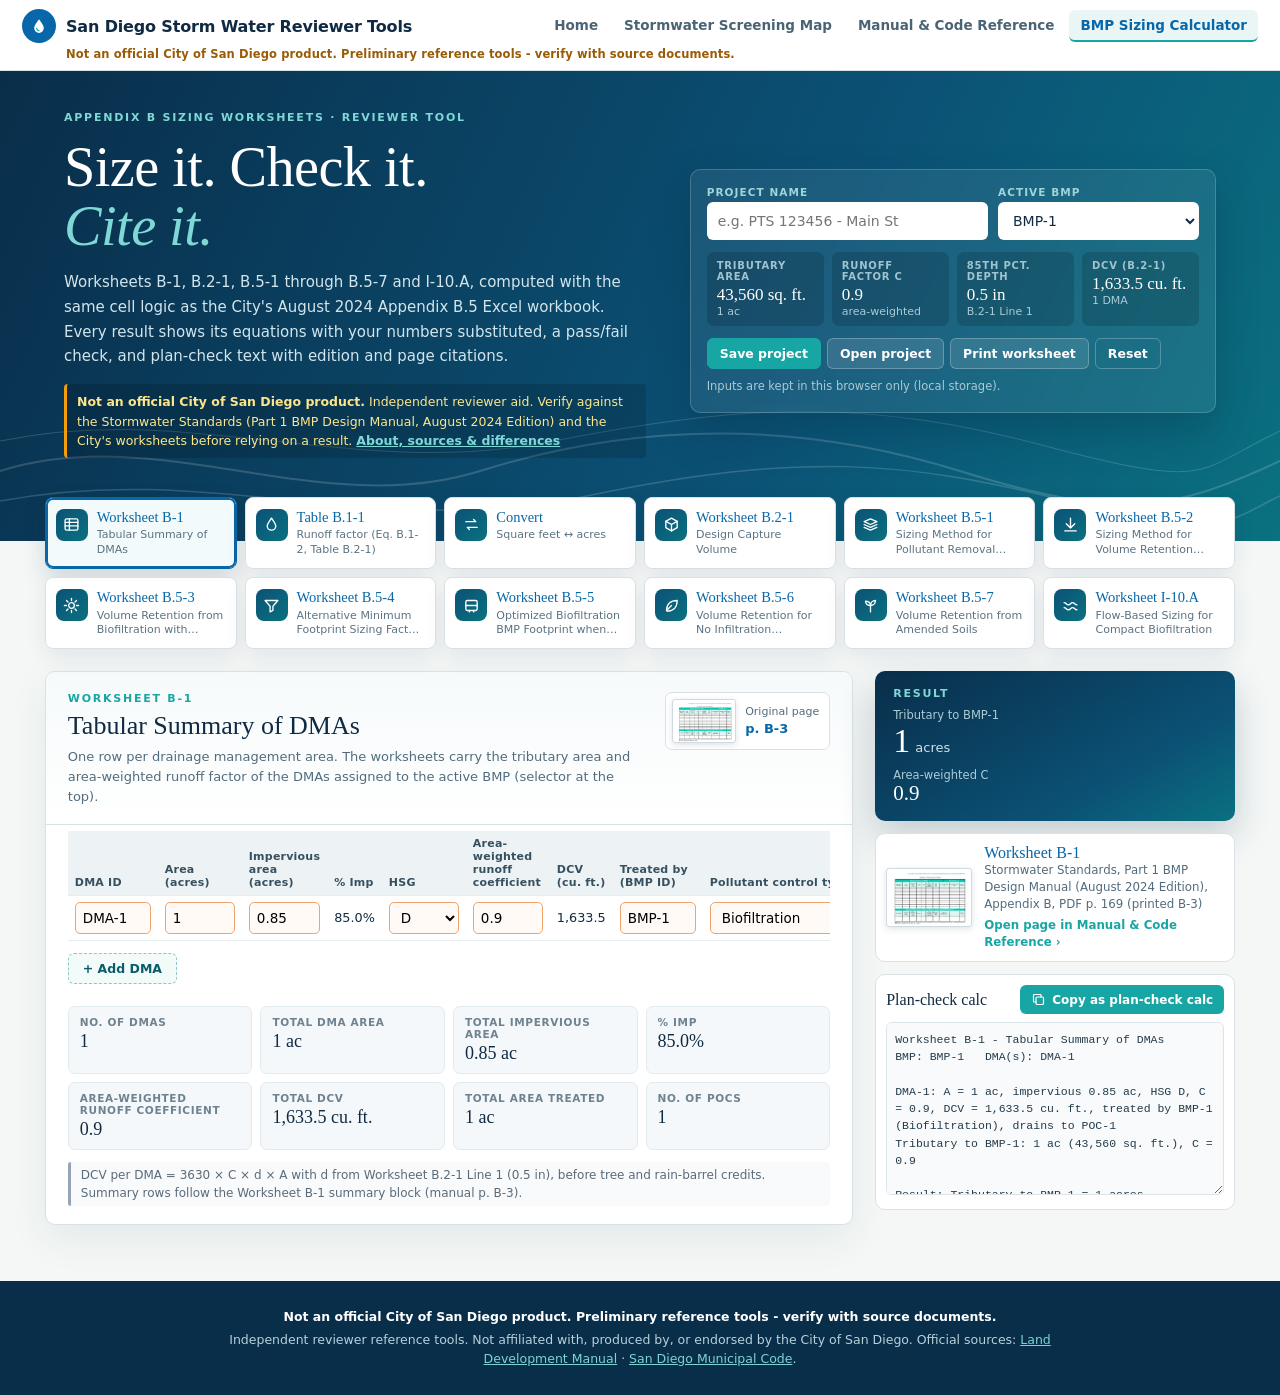
==== bmp-sizing/index.html @ 1516c621 "Add BMP sizing tool" ====
<!doctype html>
<html lang="en">
<head>
  <meta charset="utf-8">
  <meta name="viewport" content="width=device-width,initial-scale=1,viewport-fit=cover">
  <title>BMP Sizing Calculator (reviewer tool) - San Diego Storm Water Reviewer Tools</title>
  <meta name="description" content="Appendix B worksheets B-1, B.2-1, B.5-1 to B.5-7 and I-10.A with step-by-step equations, pass/fail checks and plan-check text. Not an official City of San Diego product.">
  <link rel="icon" type="image/svg+xml" href="data:image/svg+xml,%3Csvg xmlns='http://www.w3.org/2000/svg' viewBox='0 0 32 32'%3E%3Crect width='32' height='32' rx='16' fill='%230867a8'/%3E%3Cpath d='M16 6c-3.6 5.2-7 8.6-7 13a7 7 0 0014 0c0-4.4-3.4-7.8-7-13z' fill='%23fff'/%3E%3C/svg%3E">
  <link rel="stylesheet" href="../assets/site.css">
  <link rel="stylesheet" href="./app.css">
</head>
<body>
  <script src="../assets/tools.js"></script>
  <script src="../assets/site.js" data-current="bmp-sizing"></script>

  <section class="hero bs-hero">
    <div class="bs-hero-grid">
      <div>
        <span class="eyebrow-label">Appendix B sizing worksheets &middot; reviewer tool</span>
        <h1>Size it. Check it.<br><em>Cite it.</em></h1>
        <p>Worksheets B-1, B.2-1, B.5-1 through B.5-7 and I-10.A, computed with the same cell logic as the City's August 2024 Appendix B.5 Excel workbook. Every result shows its equations with your numbers substituted, a pass/fail check, and plan-check text with edition and page citations.</p>
        <p class="bs-hero-note"><strong>Not an official City of San Diego product.</strong> Independent reviewer aid. Verify against the Stormwater Standards (Part 1 BMP Design Manual, August 2024 Edition) and the City's worksheets before relying on a result. <button type="button" class="bs-link" id="aboutBtn">About, sources &amp; differences</button></p>
      </div>
      <div class="bs-proj" aria-label="Project">
        <div class="bs-proj-row">
          <label>Project name<input id="projName" type="text" placeholder="e.g. PTS 123456 - Main St"></label>
          <label>Active BMP<select id="bmpSel"></select></label>
        </div>
        <div class="bs-carried" id="carried"></div>
        <div class="bs-proj-btns">
          <button type="button" id="saveBtn" title="Download the project as a JSON file">Save project</button>
          <label class="bs-file" title="Open a saved project JSON file">Open project<input type="file" id="openFile" accept=".json,application/json"></label>
          <button type="button" id="printBtn">Print worksheet</button>
          <button type="button" id="resetBtn" class="ghost">Reset</button>
        </div>
        <p class="bs-saved" id="savedNote">Inputs are kept in this browser only (local storage).</p>
      </div>
    </div>
  </section>

  <nav class="bs-picker" aria-label="Worksheets"><div class="bs-wrap"><div class="bs-cards" id="picker" role="tablist"></div></div></nav>

  <main class="bs-wrap bs-main">
    <section class="bs-sheet" id="sheet" aria-live="polite"></section>
    <aside class="bs-side" id="side"></aside>
  </main>

  <dialog id="about" class="bs-about">
    <form method="dialog"><button class="close" aria-label="Close">&times;</button></form>
    <div id="aboutBody"></div>
  </dialog>

  <script src="../manual-reference/data/thumbs.js"></script>
  <script src="./data/b5-workbook.js"></script>
  <script src="./engine.js"></script>
  <script src="./app.js"></script>
</body>
</html>
---- assets/site.css ----
/* Shared look for all tools (navy / teal reviewer palette). Tool-specific styles go in the tool's own folder. */
:root{--ink:#102a43;--muted:#607789;--line:#d8e1e5;--paper:#f4f7f6;--accent:#0867a8;--aqua:#18a6a5;--navy:#092e4a;--bar:#092e4a;--bar-accent:#18a6a5;--serif:Georgia,"Times New Roman",serif}
*{box-sizing:border-box}
body{margin:0;font-family:ui-sans-serif,system-ui,-apple-system,"Segoe UI",Roboto,sans-serif;color:var(--ink);background:var(--paper)}
a{color:var(--accent)}
.site-header{flex:0 0 auto;background:#fff;color:var(--ink);border-bottom:1px solid var(--line);padding:9px 22px;position:relative;z-index:1000}
.site-header-row{display:flex;align-items:center;gap:16px;flex-wrap:wrap}
.site-title{display:flex;align-items:center;gap:10px;color:var(--ink);text-decoration:none;font-weight:750;font-size:16px;letter-spacing:-.01em}
.site-title::before{content:"";flex:0 0 auto;width:34px;height:34px;border-radius:50%;background:var(--accent) url("data:image/svg+xml,%3Csvg xmlns='http://www.w3.org/2000/svg' viewBox='0 0 32 32'%3E%3Cpath d='M16 6c-3.6 5.2-7 8.6-7 13a7 7 0 0014 0c0-4.4-3.4-7.8-7-13z' fill='%23fff'/%3E%3Cpath d='M12.5 19.5c.4 2 1.8 3.2 3.6 3.4' stroke='%2318a6a5' stroke-width='1.8' fill='none' stroke-linecap='round'/%3E%3C/svg%3E") center/22px no-repeat}
.site-nav{display:flex;gap:4px;margin-left:auto;flex-wrap:wrap}
.site-nav a{color:#4b6475;text-decoration:none;font-size:13.5px;font-weight:600;padding:7px 11px;border-radius:6px;border-bottom:2px solid transparent}
.site-nav a:hover{background:#eef5f6;color:var(--ink)}
.site-nav a[aria-current=page]{color:var(--accent);background:#eaf6f6;border-bottom-color:var(--aqua)}
.nav-toggle{display:none;margin-left:auto;border:1px solid #b7c7cf;background:#fff;color:var(--ink);border-radius:7px;padding:5px 10px;font:inherit;font-size:13px;cursor:pointer}
.site-disclaimer{margin:4px 0 0 44px;font-size:11.5px;font-weight:700;color:#9a5b05;letter-spacing:.01em}
.site-footer{background:var(--navy);color:#b9d0da;font-size:12.5px;line-height:1.55;padding:22px 18px;text-align:center}
.site-footer a{color:#7dd3d2}
.site-footer strong{color:#fff}
.site-footer p{margin:4px auto;max-width:900px}
.page{max-width:1100px;margin:0 auto;padding:28px 18px 44px}
.page h1{font:400 34px/1.1 var(--serif);margin:0 0 10px}
.page h2{font:400 26px/1.15 var(--serif);margin:36px 0 14px}
.lead{font-size:15.5px;line-height:1.6;color:#3b5163;margin:0;max-width:760px}
.notice{border-left:4px solid #f59e0b;background:#fffbeb;padding:10px 12px;border-radius:4px;font-size:13.5px;line-height:1.5}
.eyebrow-label{display:block;font-size:11px;font-weight:800;letter-spacing:.16em;text-transform:uppercase;color:var(--aqua)}
/* hero used by the home page and tools */
.hero{position:relative;overflow:hidden;color:#fff;background:linear-gradient(115deg,#092e4a,#0b5276 62%,#0a7180)}
.hero::after{content:"";position:absolute;inset:auto 0 0 0;height:140px;opacity:.16;pointer-events:none;background:url("data:image/svg+xml,%3Csvg xmlns='http://www.w3.org/2000/svg' viewBox='0 0 1200 140' preserveAspectRatio='none'%3E%3Cpath d='M0 70 C150 20 300 120 450 70 S750 20 900 70 1100 110 1200 60' stroke='%23fff' stroke-width='2' fill='none'/%3E%3Cpath d='M0 100 C200 60 350 140 550 95 S850 60 1000 100 1150 120 1200 95' stroke='%23fff' stroke-width='1.5' fill='none'/%3E%3Cpath d='M0 40 C180 0 330 80 520 40 S820 0 980 45 1120 70 1200 30' stroke='%23fff' stroke-width='1' fill='none'/%3E%3C/svg%3E") bottom/100% 100% no-repeat}
.hero .eyebrow-label{color:#7fd8d6}
.hero h1{font:400 clamp(36px,4.4vw,58px)/1.04 var(--serif);margin:14px 0;letter-spacing:-.01em}
.hero h1 em{color:#7fd8d6}
.hero p{color:#d3e5ec;font-size:15px;line-height:1.65;max-width:620px}
.hero .notice{color:#78350f}
.cards{display:grid;grid-template-columns:repeat(auto-fill,minmax(300px,1fr));gap:18px}
.card-link{display:flex;flex-direction:column;background:#fff;border:1px solid var(--line);border-radius:10px;overflow:hidden;text-decoration:none;color:var(--ink);transition:border-color .15s,box-shadow .15s,transform .15s}
.card-link:hover,.card-link:focus-visible{border-color:var(--aqua);box-shadow:0 12px 30px #173b4b1f;transform:translateY(-2px)}
.card-art{height:150px;background:#e6eef1;border-bottom:1px solid var(--line);position:relative;overflow:hidden}
.card-art svg{display:block;width:100%;height:100%}
.card-body{padding:16px 18px 18px}
.card-link h3{margin:0 0 6px;font:400 21px/1.2 var(--serif);color:var(--accent)}
.card-link p{margin:0;font-size:13.5px;line-height:1.55;color:#3b5163}
.card-go{margin-top:12px;font-size:12.5px;font-weight:800;color:var(--aqua);letter-spacing:.04em}
.tags{display:flex;flex-wrap:wrap;gap:6px;margin-top:12px}
.tags span{font-size:11px;font-weight:700;background:#e8f5f4;color:#0b5c6b;border:1px solid #b8ddda;border-radius:999px;padding:3px 9px}
.refs-list{list-style:none;padding:0;margin:0;display:grid;gap:8px}
.refs-list li{background:#fff;border:1px solid var(--line);border-left:3px solid var(--aqua);border-radius:6px;padding:10px 14px;font-size:13.5px;line-height:1.45}
.refs-list a{font-weight:700}
.refs-list small{display:block;color:var(--muted);margin-top:2px}
@media (max-width:820px){
  .site-header{padding:8px 12px}
  .site-title{font-size:14.5px}
  .nav-toggle{display:block}
  .site-nav{display:none;width:100%;flex-direction:column;margin:4px 0 2px}
  .site-nav.open{display:flex}
  .site-disclaimer{font-size:11px;margin-left:0}
  .page{padding:20px 14px 32px}.page h1{font-size:28px}
}
---- bmp-sizing/app.css ----
/* BMP Sizing Calculator - tool styles (header/footer/hero palette from ../assets/site.css) */
button,input,select,textarea{font:inherit}
.bs-wrap{max-width:1280px;margin:0 auto;padding:0 clamp(14px,3.5vw,48px)}
.thumb{display:block;flex:0 0 auto;background-color:#fff;background-repeat:no-repeat;border:1px solid #cfdbe0;border-radius:3px;box-shadow:0 2px 6px #173b4b24}
/* hero */
.bs-hero{padding:40px 0 70px}
.bs-hero-grid{position:relative;z-index:2;max-width:1280px;margin:0 auto;padding:0 clamp(20px,5vw,72px);display:grid;grid-template-columns:1.05fr .95fr;gap:44px;align-items:center}
.bs-hero-note{font-size:12.5px!important;line-height:1.55!important;color:#fde68a!important;background:#00000026;border-left:3px solid #f59e0b;padding:8px 10px;border-radius:4px}
.bs-link{border:0;background:none;color:#7fd8d6;text-decoration:underline;cursor:pointer;padding:0;font-weight:700}
.bs-proj{background:#ffffff12;border:1px solid #ffffff2e;border-radius:10px;padding:16px;backdrop-filter:blur(4px);box-shadow:0 18px 42px #001e3240}
.bs-proj-row{display:grid;grid-template-columns:1.4fr 1fr;gap:10px}
.bs-proj label{display:flex;flex-direction:column;gap:4px;font-size:10.5px;font-weight:800;letter-spacing:.1em;text-transform:uppercase;color:#9fd5d8}
.bs-proj input[type=text],.bs-proj select{height:38px;border:1px solid #ffffff45;border-radius:6px;background:#fff;color:var(--ink);padding:0 10px;font-size:14px;letter-spacing:0;text-transform:none;font-weight:500}
.bs-carried{display:grid;grid-template-columns:repeat(4,minmax(0,1fr));gap:8px;margin:12px 0}
.bs-carried div{background:#00000026;border-radius:7px;padding:8px 10px;min-width:0}
.bs-carried small{display:block;font-size:10px;font-weight:800;letter-spacing:.08em;text-transform:uppercase;color:#9fc3cf}
.bs-carried b{display:block;font:400 17px/1.2 var(--serif);color:#fff;margin-top:3px;white-space:nowrap;overflow:hidden;text-overflow:ellipsis}
.bs-carried i{display:block;font-style:normal;font-size:11px;color:#a9cbd6}
.bs-proj-btns{display:flex;flex-wrap:wrap;gap:6px}
.bs-proj-btns button,.bs-file{border:1px solid #ffffff40;background:#ffffff1c;color:#fff!important;border-radius:6px;padding:7px 12px;font-size:12.5px!important;font-weight:700!important;letter-spacing:0!important;text-transform:none!important;cursor:pointer;display:inline-flex!important;flex-direction:row!important}
.bs-proj-btns button:hover,.bs-file:hover{background:#ffffff33}
.bs-proj-btns #saveBtn{background:var(--aqua);border-color:var(--aqua)}
.bs-proj-btns .ghost{background:transparent}
.bs-file input{display:none}
.bs-saved{margin:8px 0 0!important;font-size:11.5px!important;color:#a9cbd6!important}
/* picker */
.bs-picker{position:relative;z-index:3;margin-top:-44px}
.bs-cards{display:grid;grid-template-columns:repeat(6,minmax(0,1fr));gap:8px}
.bs-tab{position:relative;display:flex;align-items:flex-start;gap:9px;text-align:left;background:#fff;border:1px solid var(--line);border-radius:8px;padding:11px 10px;cursor:pointer;color:var(--ink);box-shadow:0 8px 22px #0a2a4014;transition:border-color .15s,box-shadow .15s,transform .15s;min-width:0}
.bs-tab:hover{border-color:var(--aqua);transform:translateY(-1px)}
.bs-tab[aria-selected=true]{border-color:var(--accent);box-shadow:0 0 0 2px var(--accent) inset,0 10px 24px #0a2a4026;background:#f3fafb}
.bs-tab-ico{flex:0 0 auto;display:grid;place-items:center;width:32px;height:32px;border-radius:8px;background:linear-gradient(135deg,#0b5276,#0a7180);color:#fff}
.bs-tab-ico svg{width:17px;height:17px}
.bs-tab-txt{min-width:0}
.bs-tab-txt b{display:block;font:400 14.5px/1.15 var(--serif);color:var(--accent);white-space:nowrap}
.bs-tab-txt small{display:-webkit-box;-webkit-line-clamp:2;-webkit-box-orient:vertical;overflow:hidden;font-size:11px;line-height:1.3;color:#5b7383;margin-top:3px}
.bs-tab .bs-badge{position:absolute;top:-7px;right:6px}
/* badges */
.bs-badge{display:inline-flex;align-items:center;gap:4px;font-size:10px;font-weight:900;letter-spacing:.08em;border-radius:999px;padding:2px 8px;color:#fff;white-space:nowrap}
.bs-badge svg{width:13px;height:13px;stroke-width:3}
.bs-badge.yes{background:#15803d}.bs-badge.no{background:#b91c1c}
.bs-badge.big{font-size:12.5px;padding:6px 12px}
/* main layout */
.bs-main{display:grid;grid-template-columns:minmax(0,1fr) 360px;gap:22px;align-items:start;padding-top:22px;padding-bottom:56px}
.bs-sheet{background:#fff;border:1px solid var(--line);border-radius:10px;box-shadow:0 14px 40px #15344b12;overflow:hidden;min-width:0}
.bs-sheet-head{display:flex;justify-content:space-between;gap:18px;align-items:flex-start;padding:20px 22px 16px;border-bottom:1px solid var(--line);background:linear-gradient(180deg,#f6fafb,#fff)}
.bs-sheet-head h2{margin:6px 0 6px;font:400 26px/1.15 var(--serif)}
.bs-sheet-head p{margin:0;font-size:13px;line-height:1.55;color:#526c7d;max-width:720px}
.bs-src{flex:0 0 auto;display:flex;gap:9px;align-items:center;text-decoration:none;color:#526c7d;font-size:11px;line-height:1.35;border:1px solid var(--line);border-radius:7px;padding:6px 10px 6px 6px;background:#fff}
.bs-src:hover{border-color:var(--aqua)}
.bs-src b{color:var(--accent);font-size:13px}
.bs-rows{padding:6px 0 14px}
.bs-sec{margin:14px 22px 4px;padding-bottom:5px;border-bottom:2px solid #d7ecec;font-size:11px;font-weight:800;letter-spacing:.12em;text-transform:uppercase;color:#0b7d7c}
.bs-sec label{display:flex;gap:8px;align-items:center;cursor:pointer;text-transform:none;letter-spacing:0;font-size:13.5px;color:var(--ink)}
.bs-row{display:grid;grid-template-columns:34px minmax(0,1fr) 150px 64px;gap:12px;align-items:center;padding:9px 22px;border-bottom:1px solid #eef2f4}
.bs-row:hover{background:#fafcfd}
.bs-row.dim{opacity:.45}
.bs-ln{display:grid;place-items:center;width:28px;height:28px;border-radius:50%;background:#e7f0f3;color:#36505f;font-size:12px;font-weight:800}
.t-in .bs-ln{background:#fff1e6;color:#c2410c}
.t-status .bs-ln{background:#dff3ea;color:#15803d}
.bs-lbl{min-width:0;font-size:13.5px;line-height:1.45}
.bs-lbl>span:first-child{display:block}
.bs-eq{display:block;margin-top:5px;font:12px/1.55 ui-monospace,SFMono-Regular,Menlo,Consolas,monospace;color:#0b5c6b;background:#f1f8f8;border-left:3px solid var(--aqua);padding:4px 8px;border-radius:3px;white-space:normal;overflow-wrap:anywhere}
.bs-eq.big{margin:0 22px 22px;font-size:14px}
.bs-val{text-align:right}
.bs-val strong{font:400 19px var(--serif);color:var(--ink)}
.bs-val strong.const{color:#64748b}
.bs-val input,.bs-val select{width:100%;height:36px;text-align:right;border:1.5px solid #f0a36b;border-radius:6px;padding:0 9px;background:#fffaf5;color:var(--ink);font-size:15px}
.bs-val input.is-linked{border-color:#9bd2cf;background:#f2fbfa}
.bs-val input:focus,.bs-val select:focus{outline:2px solid var(--aqua);outline-offset:1px}
.bs-unit{font-size:11.5px;color:var(--muted)}
.bs-chip{display:inline-flex;align-items:center;margin:5px 6px 0 0;font-size:10.5px;font-weight:800;border-radius:999px;padding:2px 9px;border:1px solid #b8ddda;background:#e8f5f4;color:#0b5c6b}
.bs-chip.fixed{background:#f1f5f9;border-color:#d6dee6;color:#64748b}
button.bs-chip{cursor:pointer;background:#fff}
button.bs-chip:hover{background:#e8f5f4}
.bs-warn{display:block;margin-top:5px;font-size:12px;color:#9a3412;background:#fff7ed;border-left:3px solid #f97316;padding:3px 8px;border-radius:3px}
.bs-stat-txt{display:block;margin-top:4px;font-size:12.5px;font-weight:700;color:#36505f}
.bs-inline{display:flex;gap:6px;align-items:center;margin-top:5px;font-size:12px;color:#36505f;cursor:pointer}
.bs-flag{margin:14px 22px;padding:11px 14px;border-left:4px solid #f59e0b;background:#fffbeb;border-radius:4px;font-size:12.8px;line-height:1.55;color:#78350f}
.bs-note{margin:6px 22px 20px;padding:12px 14px;border:1px solid #cfe3e4;background:#f4fafa;border-radius:8px;font-size:12.8px;color:#36505f}
.assume{margin:10px 22px 18px;font-size:12px;line-height:1.5;color:#5b6b78;border-left:3px solid #94a3b8;padding:4px 10px;background:#f8fafc;border-radius:3px}
.bs-note .assume{margin:10px 0 0}
/* tables */
.bs-tbl-wrap{overflow-x:auto;margin:6px 22px 8px}
.bs-tbl{width:100%;border-collapse:collapse;font-size:12.8px}
.bs-tbl th,.bs-tbl td{border-bottom:1px solid #e6edf0;padding:6px 7px;text-align:left;vertical-align:middle}
.bs-tbl thead th{background:#edf3f5;color:#36505f;font-size:11px;font-weight:800;letter-spacing:.02em;vertical-align:bottom}
.bs-tbl thead th small{display:block;font-weight:600;color:#6e8290;letter-spacing:0;margin-top:2px}
.bs-tbl tbody th{font-weight:600}
.bs-tbl input,.bs-tbl select{width:100%;min-width:70px;height:32px;border:1.5px solid #f0a36b;border-radius:5px;padding:0 7px;background:#fffaf5;font-size:13.5px}
.bs-tbl input.txt{min-width:120px}
.bs-tbl.b1 input[data-k=id],.bs-tbl.b1 input[data-k=bmp],.bs-tbl.b1 input[data-k=poc]{min-width:76px}
.bs-tbl.b1 select[data-k=type]{min-width:180px}
.bs-tbl tr.tot th,.bs-tbl tr.tot td{background:#f4fafa;font-weight:800;color:var(--ink)}
.bs-mini{border-collapse:collapse;margin-top:8px;font-size:12px}
.bs-mini th,.bs-mini td{border:1px solid #d3e3e5;padding:4px 8px;text-align:center;background:#fff;white-space:nowrap}
.bs-mini td.on{background:var(--aqua);color:#fff;font-weight:800}
.bs-x{border:0;background:#fde8e8;color:#b91c1c;border-radius:50%;width:26px;height:26px;cursor:pointer;font-size:16px;line-height:1}
.bs-add{margin:4px 22px 10px;border:1px dashed #8cc7c4;background:#f2fbfa;color:#0b5c6b;border-radius:6px;padding:7px 14px;font-weight:800;font-size:12.5px;cursor:pointer}
.bs-sum{display:grid;grid-template-columns:repeat(4,minmax(0,1fr));gap:8px;margin:12px 22px}
.bs-sum div{background:#f4f8fa;border:1px solid #e1eaee;border-radius:7px;padding:9px 11px}
.bs-sum small{display:block;font-size:10.5px;font-weight:800;letter-spacing:.06em;text-transform:uppercase;color:#6e8290}
.bs-sum b{display:block;font:400 18px var(--serif);margin-top:3px}
.bs-units{margin:14px 22px 0;font-size:13px;display:flex;gap:12px;align-items:center}
.bs-apply{margin:8px 22px 6px;font-size:13px;display:flex;flex-wrap:wrap;gap:8px;align-items:center}
.bs-apply select{height:32px;border:1px solid #b7c7cf;border-radius:5px}
.bs-apply button{border:0;background:var(--accent);color:#fff;border-radius:6px;padding:7px 12px;font-weight:800;font-size:12.5px;cursor:pointer}
.bs-apply button.done{background:#15803d}
.bs-grid3{display:grid;grid-template-columns:repeat(3,minmax(0,1fr));gap:10px;margin:8px 22px}
.bs-grid3 label{display:flex;flex-direction:column;gap:4px;font-size:12px;font-weight:700;color:#36505f}
.bs-grid3 input,.bs-grid3 select{height:34px;border:1.5px solid #f0a36b;border-radius:6px;padding:0 9px;background:#fffaf5}
.bs-conv{display:flex;align-items:flex-end;gap:14px;flex-wrap:wrap;padding:22px}
.bs-conv label{display:flex;flex-direction:column;gap:5px;font-size:12px;font-weight:800;letter-spacing:.06em;text-transform:uppercase;color:#36505f}
.bs-conv input{height:46px;width:220px;border:1.5px solid #f0a36b;border-radius:7px;padding:0 12px;background:#fffaf5;font-size:20px;font-family:var(--serif)}
.bs-swap{display:grid;place-items:center;width:42px;height:42px;border-radius:50%;background:#e8f5f4;color:#0b5c6b;margin-bottom:2px}
.bs-swap svg{width:20px;height:20px}
/* side */
.bs-side{position:sticky;top:12px;display:flex;flex-direction:column;gap:12px;min-width:0}
.bs-result{background:linear-gradient(150deg,#092e4a,#0b5276 70%,#0a7180);color:#fff;border-radius:10px;padding:16px 18px;box-shadow:0 16px 36px #0a2a4033}
.bs-result .eyebrow-label{color:#7fd8d6}
.bs-big{margin-top:8px}
.bs-big small{display:block;font-size:11.5px;color:#a9cbd6}
.bs-big b{font:400 34px/1.1 var(--serif)}
.bs-big i{font-style:normal;font-size:13px;color:#cfe3ea}
.bs-big.sub b{font-size:21px}
.bs-verdict{display:flex;gap:10px;align-items:center;margin-top:12px;border-radius:8px;padding:10px 12px;font-size:12.8px;line-height:1.35}
.bs-verdict svg{flex:0 0 auto;width:26px;height:26px;stroke-width:3;border-radius:50%;padding:4px;background:#ffffff30}
.bs-verdict b{display:block;font-size:13.5px;letter-spacing:.08em}
.bs-verdict.yes{background:#15803d}.bs-verdict.no{background:#b91c1c}
.bs-info{display:flex;gap:7px;align-items:flex-start;font-size:12px;color:#cfe3ea;margin:10px 0 0}
.bs-info svg{width:16px;height:16px;flex:0 0 auto}
.bs-result .assume{margin:10px 0 0;background:#00000026;color:#e2eef2;border-left-color:#7fd8d6}
.bs-cite{display:flex;gap:12px;align-items:center;background:#fff;border:1px solid var(--line);border-radius:10px;padding:10px;text-decoration:none;color:#526c7d;font-size:11.8px;line-height:1.45}
.bs-cite:hover{border-color:var(--aqua)}
.bs-cite b{display:block;color:var(--accent);font:400 16px var(--serif)}
.bs-cite em{display:block;font-style:normal;color:var(--aqua);font-weight:800;margin-top:4px}
.bs-fixes{background:#fff;border:1px solid var(--line);border-left:4px solid var(--aqua);border-radius:8px;padding:10px 12px;font-size:12px;line-height:1.45;color:#36505f}
.bs-fixes ul{margin:6px 0 0;padding-left:17px}
.bs-copy{background:#fff;border:1px solid var(--line);border-radius:10px;padding:10px}
.bs-copy-head{display:flex;justify-content:space-between;align-items:center;gap:8px;margin-bottom:8px}
.bs-copy-head b{font:400 16px var(--serif)}
.bs-copy button{display:inline-flex;gap:6px;align-items:center;border:0;background:var(--aqua);color:#fff;border-radius:6px;padding:7px 11px;font-weight:800;font-size:12px;cursor:pointer}
.bs-copy button svg{width:15px;height:15px}
.bs-copy button.done{background:#15803d}
.bs-copy textarea{width:100%;resize:vertical;border:1px solid #dbe5e9;border-radius:6px;background:#f8fafb;font:11.5px/1.5 ui-monospace,SFMono-Regular,Menlo,Consolas,monospace;color:#243b4a;padding:8px}
/* about */
.bs-about{max-width:720px;border:0;border-radius:12px;padding:24px 28px;box-shadow:0 30px 80px #0008;color:var(--ink);font-size:13.5px;line-height:1.6}
.bs-about::backdrop{background:#061a2bb3}
.bs-about h2{font:400 26px var(--serif);margin:0 0 8px}
.bs-about h3{font-size:12px;letter-spacing:.12em;text-transform:uppercase;color:var(--aqua);margin:16px 0 4px}
.bs-about .close{float:right;border:0;background:#eef3f5;border-radius:50%;width:32px;height:32px;font-size:20px;cursor:pointer}
@media (max-width:1180px){.bs-cards{grid-template-columns:repeat(4,minmax(0,1fr))}.bs-main{grid-template-columns:minmax(0,1fr) 320px}}
@media (max-width:920px){
  .bs-hero-grid{grid-template-columns:1fr;gap:22px}
  .bs-main{grid-template-columns:1fr}
  .bs-side{position:static}
  .bs-cards{grid-template-columns:repeat(3,minmax(0,1fr))}
}
@media (max-width:640px){
  .bs-hero{padding:26px 0 60px}
  .bs-cards{display:flex;overflow-x:auto;scroll-snap-type:x mandatory;padding-bottom:6px}
  .bs-tab{flex:0 0 172px;scroll-snap-align:start}
  .bs-carried{grid-template-columns:repeat(2,minmax(0,1fr))}
  .bs-proj-row{grid-template-columns:1fr}
  .bs-row{grid-template-columns:28px minmax(0,1fr) 112px;padding:9px 12px;gap:8px}
  .bs-row .bs-unit{grid-column:3;text-align:right;margin-top:-6px}
  .bs-ln{width:24px;height:24px;font-size:11px}
  .bs-sheet-head{padding:16px 14px 12px;flex-direction:column}
  .bs-sheet-head h2{font-size:22px}
  .bs-sec,.bs-tbl-wrap,.bs-flag,.bs-note,.assume,.bs-add,.bs-sum,.bs-apply,.bs-grid3,.bs-units{margin-left:12px;margin-right:12px}
  .bs-sum{grid-template-columns:repeat(2,minmax(0,1fr))}
  .bs-grid3{grid-template-columns:1fr}
  .bs-conv input{width:100%}
}
@media print{
  .site-header,.site-footer,.bs-hero,.bs-picker,.bs-copy-head button,.bs-add,.bs-x,.bs-apply,.bs-cite em,button.bs-chip{display:none!important}
  body{background:#fff}
  .bs-main{display:block;padding:0}
  .bs-sheet{box-shadow:none;border:0}
  .bs-side{position:static;margin-top:16px}
  .bs-result{background:#fff!important;color:#000;border:1px solid #999;box-shadow:none}
  .bs-result *{color:#000!important}
  .bs-copy textarea{height:auto;min-height:300px;border:0}
  .bs-val input,.bs-tbl input{border:0;background:none}
}
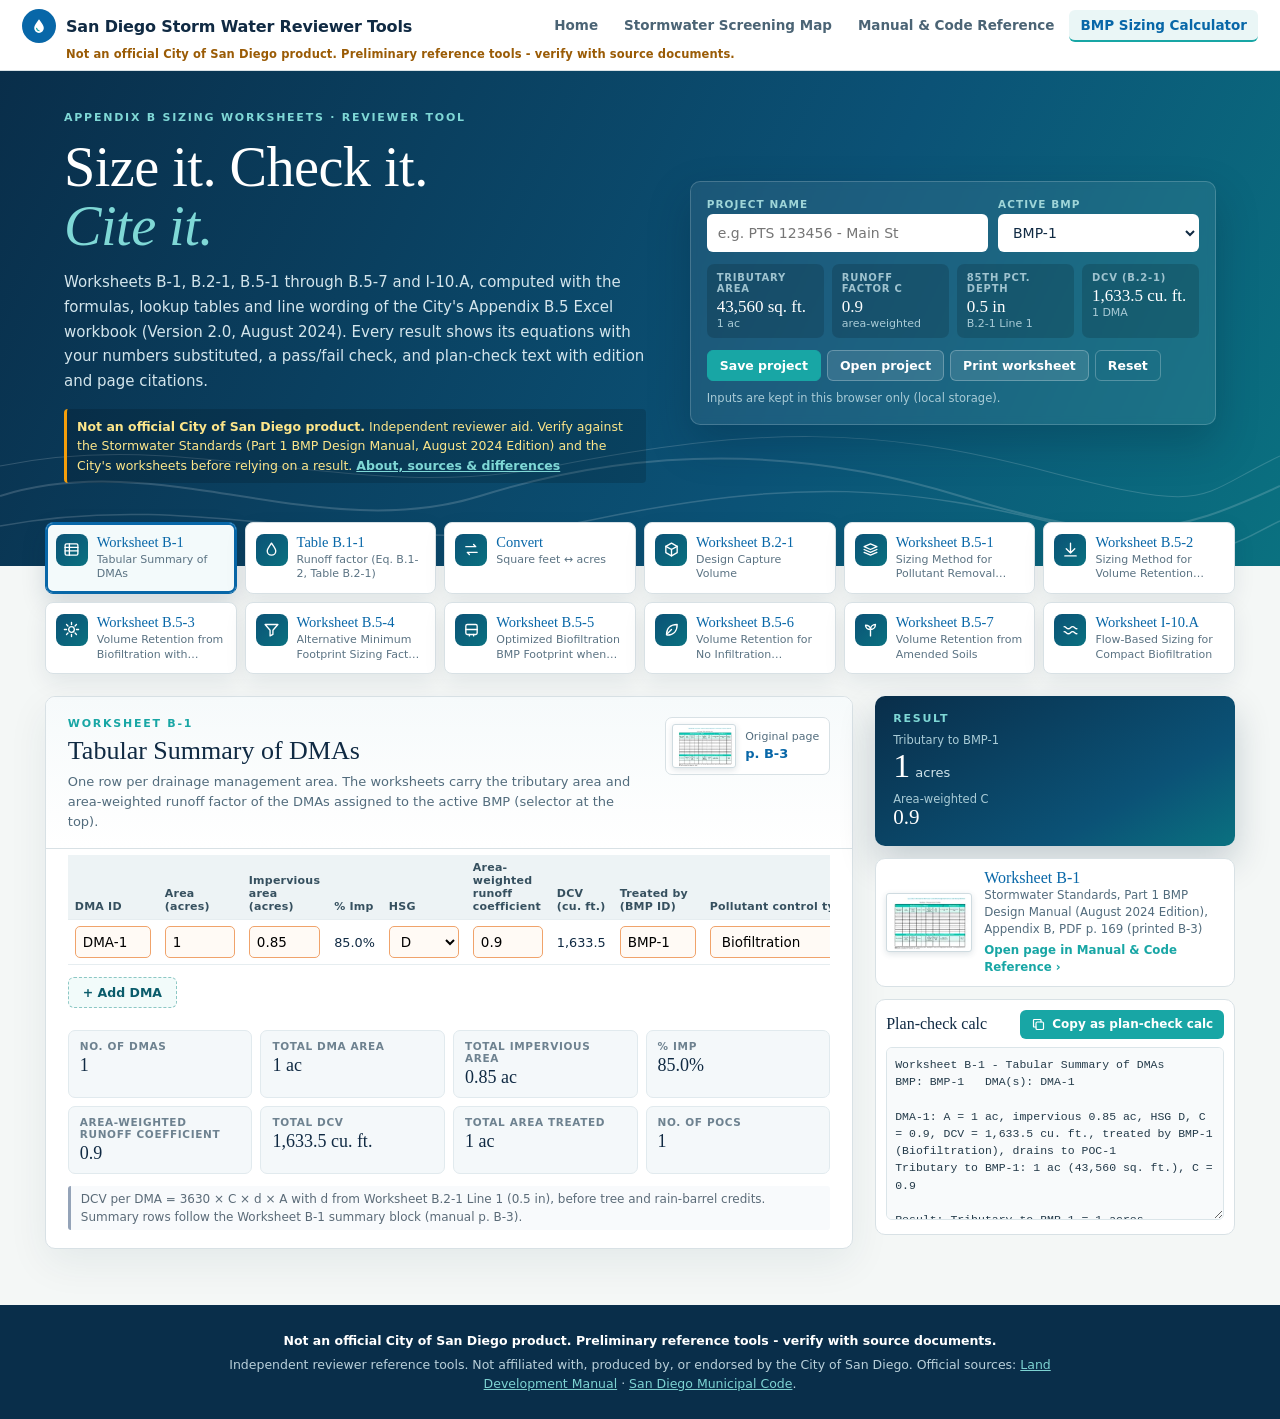
==== commit 5240d148: "BMP Sizing: reference City B.5 workbook v2.0, exact line text, Line 9 per workbook" ====
--- a/bmp-sizing/index.html
+++ b/bmp-sizing/index.html
@@ -8,6 +8,7 @@
   <link rel="icon" type="image/svg+xml" href="data:image/svg+xml,%3Csvg xmlns='http://www.w3.org/2000/svg' viewBox='0 0 32 32'%3E%3Crect width='32' height='32' rx='16' fill='%230867a8'/%3E%3Cpath d='M16 6c-3.6 5.2-7 8.6-7 13a7 7 0 0014 0c0-4.4-3.4-7.8-7-13z' fill='%23fff'/%3E%3C/svg%3E">
   <link rel="stylesheet" href="../assets/site.css">
   <link rel="stylesheet" href="./app.css">
+  <link rel="stylesheet" href="./section.css">
 </head>
 <body>
   <script src="../assets/tools.js"></script>
@@ -18,7 +19,7 @@
       <div>
         <span class="eyebrow-label">Appendix B sizing worksheets &middot; reviewer tool</span>
         <h1>Size it. Check it.<br><em>Cite it.</em></h1>
-        <p>Worksheets B-1, B.2-1, B.5-1 through B.5-7 and I-10.A, computed with the same cell logic as the City's August 2024 Appendix B.5 Excel workbook. Every result shows its equations with your numbers substituted, a pass/fail check, and plan-check text with edition and page citations.</p>
+        <p>Worksheets B-1, B.2-1, B.5-1 through B.5-7 and I-10.A, computed with the formulas, lookup tables and line wording of the City's Appendix B.5 Excel workbook (Version 2.0, August 2024). Every result shows its equations with your numbers substituted, a pass/fail check, and plan-check text with edition and page citations.</p>
         <p class="bs-hero-note"><strong>Not an official City of San Diego product.</strong> Independent reviewer aid. Verify against the Stormwater Standards (Part 1 BMP Design Manual, August 2024 Edition) and the City's worksheets before relying on a result. <button type="button" class="bs-link" id="aboutBtn">About, sources &amp; differences</button></p>
       </div>
       <div class="bs-proj" aria-label="Project">
@@ -53,6 +54,7 @@
   <script src="../manual-reference/data/thumbs.js"></script>
   <script src="./data/b5-workbook.js"></script>
   <script src="./engine.js"></script>
+  <script src="./section.js"></script>
   <script src="./app.js"></script>
 </body>
 </html>
--- a/bmp-sizing/app.css
+++ b/bmp-sizing/app.css
@@ -60,6 +60,9 @@
 .t-status .bs-ln{background:#dff3ea;color:#15803d}
 .bs-lbl{min-width:0;font-size:13.5px;line-height:1.45}
 .bs-lbl>span:first-child{display:block}
+.wbt{white-space:pre-line}
+.bs-tbl th .wbt{font-weight:inherit}
+.bs-rnote{display:block;margin-top:5px;font-size:12px;line-height:1.45;color:#475569;background:#f1f5f9;border-left:3px solid #64748b;padding:3px 8px;border-radius:3px}
 .bs-eq{display:block;margin-top:5px;font:12px/1.55 ui-monospace,SFMono-Regular,Menlo,Consolas,monospace;color:#0b5c6b;background:#f1f8f8;border-left:3px solid var(--aqua);padding:4px 8px;border-radius:3px;white-space:normal;overflow-wrap:anywhere}
 .bs-eq.big{margin:0 22px 22px;font-size:14px}
 .bs-val{text-align:right}
--- a/bmp-sizing/section.css
+++ b/bmp-sizing/section.css
@@ -0,0 +1,53 @@
+/* BF-1 live section (bmp-sizing) */
+.bf1{margin:18px 0 8px;border:1px solid var(--line);border-radius:10px;background:#fff;overflow:hidden;contain:layout paint}
+.bf1-head{display:flex;justify-content:space-between;gap:16px;align-items:flex-start;padding:14px 16px 10px;background:linear-gradient(180deg,#f2f8f9,#fff)}
+.bf1-head h3{margin:4px 0 4px;font:400 21px/1.2 var(--serif);color:var(--ink)}
+.bf1-head p{margin:0;color:var(--muted);font-size:12.5px;line-height:1.45;max-width:560px}
+.bf1-ctl{display:flex;gap:8px;flex-wrap:wrap;justify-content:flex-end;align-items:center;flex:0 0 auto}
+.bf1-seg{display:inline-flex;border:1px solid #b9cfd6;border-radius:8px;overflow:hidden}
+.bf1-seg button,.bf1-play,.bf1-dl{font:inherit;font-size:12.5px;font-weight:700;border:0;background:#fff;color:#24485a;padding:7px 11px;cursor:pointer}
+.bf1-seg button+button{border-left:1px solid #b9cfd6}
+.bf1-seg button[aria-pressed=true]{background:var(--navy);color:#fff}
+.bf1-play,.bf1-dl{border:1px solid #b9cfd6;border-radius:8px}
+.bf1-play[aria-pressed=true]{background:#e6f5f5;border-color:#9fd3d3}
+.bf1-seg button:focus-visible,.bf1-play:focus-visible,.bf1-dl:focus-visible,.bf1-link:focus-visible{outline:2px solid var(--aqua);outline-offset:2px}
+.bf1-fig{position:relative;background:#e9f1f3;border-top:1px solid var(--line);border-bottom:1px solid var(--line)}
+.bf1-svg{display:block;width:100%;height:auto;aspect-ratio:940/640;touch-action:manipulation;user-select:none;-webkit-user-select:none}
+.bf1.compact .bf1-svg{aspect-ratio:480/640}
+.bf1-svg [data-bk]{cursor:pointer}
+.bf1-tip{position:absolute;z-index:5;width:min(340px,calc(100% - 12px));background:#fff;border:1px solid #b9cfd6;border-radius:9px;box-shadow:0 14px 34px #0f2f4033;padding:11px 13px 10px;font-size:12.5px;line-height:1.45;color:var(--ink)}
+.bf1-tip b{display:block;font-size:13.5px;margin-right:18px}
+.bf1-tip-x{position:absolute;right:6px;top:4px;border:0;background:none;font-size:18px;line-height:1;color:#5b7083;cursor:pointer;padding:2px 5px}
+.bf1-tip-d{color:#33505f;margin:3px 0 5px}
+.bf1-tip-c{display:flex;gap:7px;align-items:flex-start;font-weight:700;margin-bottom:6px}
+.bf1-tip-c span{flex:0 0 auto;width:17px;height:17px;border-radius:50%;color:#fff;font-size:11px;display:grid;place-items:center}
+.bf1-tip-c.pass span{background:#1f8a5b}.bf1-tip-c.check span{background:#c9851a}.bf1-tip-c.fail span{background:#c0392b}.bf1-tip-c.info span{background:#5b7083}
+.bf1-tip q{display:block;color:#3d5564;font-style:italic;quotes:"“" "”";border-left:3px solid var(--aqua);padding-left:8px;margin:4px 0 7px}
+.bf1-tip-s{display:flex;gap:8px;align-items:center;font-size:11.5px;text-decoration:none}
+.bf1-tip-s .thumb{flex:0 0 auto;border:1px solid var(--line);border-radius:3px;background-repeat:no-repeat}
+.bf1-bar{display:flex;justify-content:space-between;gap:10px;flex-wrap:wrap;padding:8px 16px;font-size:12.5px;color:#33505f;background:#f7fafa}
+.bf1-phase{font-weight:700;min-height:1.2em}
+.bf1-sum{display:flex;gap:6px;flex-wrap:wrap}
+.bf1-sum span{border-radius:20px;padding:2px 9px;font-weight:800;font-size:11.5px}
+.bf1-sum .pass{background:#e3f4ec;color:#1f6b48}.bf1-sum .check{background:#fbf0dc;color:#8a5a0c}.bf1-sum .fail{background:#fbe5e2;color:#9b2c20}.bf1-sum .scale{background:#eef3f5;color:#4a6272;font-weight:600}
+.bf1-tblw{overflow-x:auto;padding:4px 10px 6px}
+.bf1-tbl{width:100%;border-collapse:collapse;font-size:12.5px}
+.bf1-tbl th{text-align:left;font-size:10.5px;letter-spacing:.08em;text-transform:uppercase;color:#5b7083;padding:6px 6px;border-bottom:1px solid var(--line)}
+.bf1-tbl td{padding:6px;border-bottom:1px solid #edf2f3;vertical-align:top}
+.bf1-tbl tr.fail td{background:#fff7f6}.bf1-tbl tr.check td{background:#fffbf3}
+.bf1-n{display:inline-grid;place-items:center;width:18px;height:18px;border-radius:50%;color:#fff;font-size:11px;font-weight:800}
+.bf1-link{border:0;background:none;padding:0;font:inherit;font-weight:700;color:var(--accent);cursor:pointer;text-align:left}
+.bf1-pg{white-space:nowrap;font-size:11.5px}
+.bf1-key{margin:8px 6px 2px 26px;padding:0;font-size:12.5px;columns:2;column-gap:20px}
+.bf1-key li{margin:0 0 4px;break-inside:avoid}.bf1-key small{display:block;color:var(--muted)}
+.bf1-opts{border-top:1px solid var(--line);padding:9px 16px 12px;font-size:12.5px}
+.bf1-opts summary{cursor:pointer;font-weight:800;color:#24485a}.bf1-opts summary small{font-weight:500;color:var(--muted)}
+.bf1-optg{display:grid;grid-template-columns:repeat(auto-fill,minmax(150px,1fr));gap:10px 14px;margin-top:10px;align-items:end}
+.bf1-optg label{display:flex;flex-direction:column;gap:4px;font-weight:700;color:#33505f}
+.bf1-optg label.bf1-ck{flex-direction:row;align-items:center;gap:7px;font-weight:600}
+.bf1-optg label.wide{grid-column:1/-1;align-items:flex-start;font-weight:600}
+.bf1-optg em{color:#8a5a0c;font-style:normal;font-weight:700}
+.bf1-optg input[type=number],.bf1-optg select{font:inherit;padding:6px 7px;border:1px solid #b7c7cf;border-radius:6px;background:#fff;min-width:0}
+@media (max-width:640px){.bf1-head{flex-direction:column}.bf1-ctl{justify-content:flex-start}.bf1-tbl th:nth-child(5),.bf1-tbl td:nth-child(5){display:none}.bf1-key{columns:1}}
+@media (prefers-reduced-motion:reduce){.bf1 *{transition:none!important}}
+@media print{.bf1{break-inside:avoid;border:1px solid #999}.bf1-ctl,.bf1-opts,.bf1-tip{display:none!important}.bf1-fig{background:#fff}.bf1-tbl td{background:none!important}}
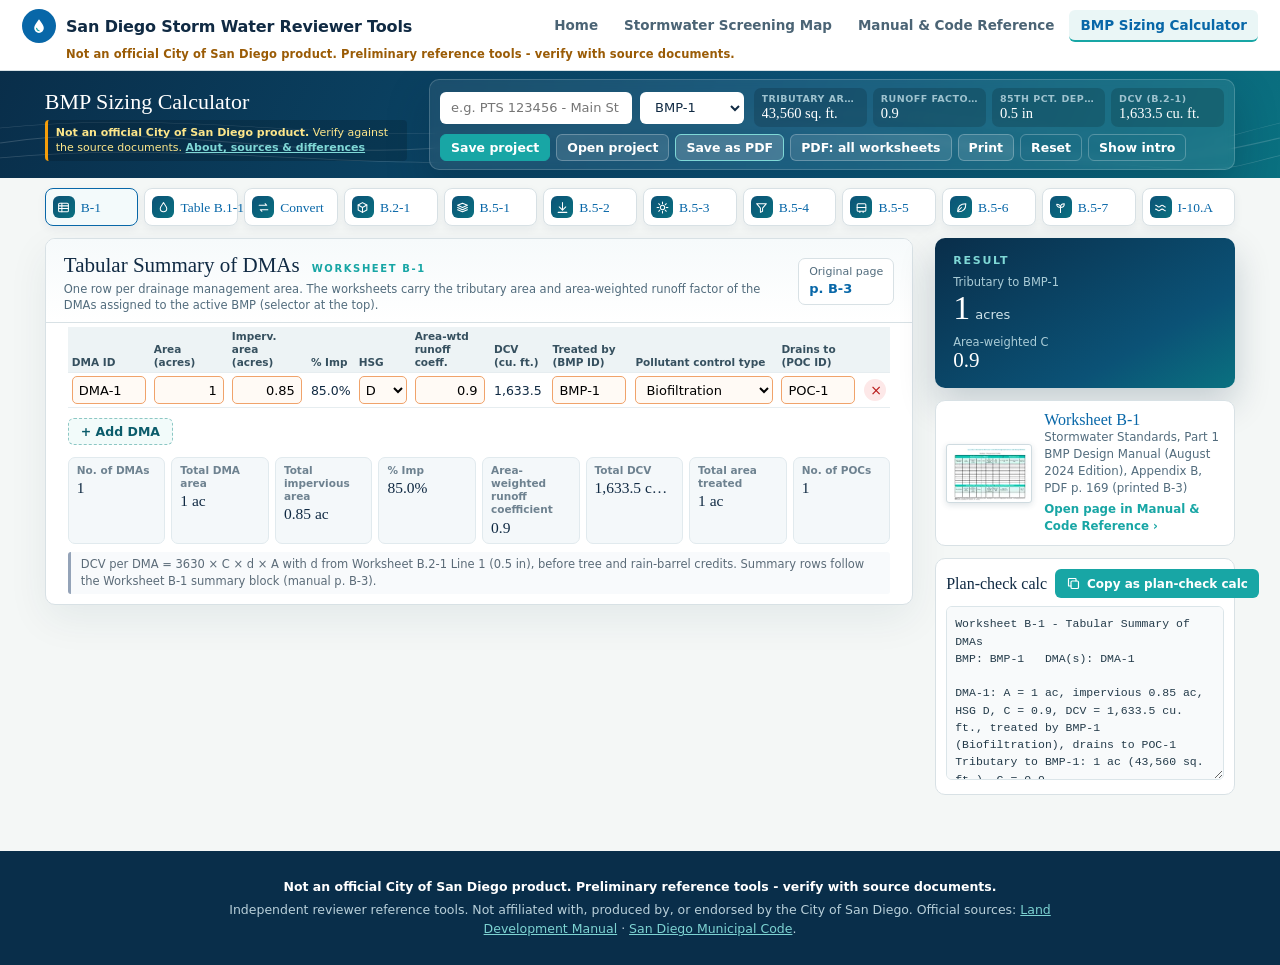
==== commit 60615336: "BMP sizing: fix cursor jump, compact B-1, Save as PDF" ====
--- a/bmp-sizing/index.html
+++ b/bmp-sizing/index.html
@@ -19,8 +19,9 @@
       <div>
         <span class="eyebrow-label">Appendix B sizing worksheets &middot; reviewer tool</span>
         <h1>Size it. Check it.<br><em>Cite it.</em></h1>
-        <p>Worksheets B-1, B.2-1, B.5-1 through B.5-7 and I-10.A, computed with the formulas, lookup tables and line wording of the City's Appendix B.5 Excel workbook (Version 2.0, August 2024). Every result shows its equations with your numbers substituted, a pass/fail check, and plan-check text with edition and page citations.</p>
-        <p class="bs-hero-note"><strong>Not an official City of San Diego product.</strong> Independent reviewer aid. Verify against the Stormwater Standards (Part 1 BMP Design Manual, August 2024 Edition) and the City's worksheets before relying on a result. <button type="button" class="bs-link" id="aboutBtn">About, sources &amp; differences</button></p>
+        <p class="bs-compact-title">BMP Sizing Calculator</p>
+        <p class="bs-intro">Worksheets B-1, B.2-1, B.5-1 through B.5-7 and I-10.A, computed with the formulas, lookup tables and line wording of the City's Appendix B.5 Excel workbook (Version 2.0, August 2024). Every result shows its equations with your numbers substituted, a pass/fail check, and plan-check text with edition and page citations.</p>
+        <p class="bs-hero-note"><strong>Not an official City of San Diego product.</strong> <span class="bs-note-long">Independent reviewer aid. Verify against the Stormwater Standards (Part 1 BMP Design Manual, August 2024 Edition) and the City's worksheets before relying on a result.</span><span class="bs-note-short">Verify against the source documents.</span> <button type="button" class="bs-link" id="aboutBtn">About, sources &amp; differences</button></p>
       </div>
       <div class="bs-proj" aria-label="Project">
         <div class="bs-proj-row">
@@ -31,8 +32,11 @@
         <div class="bs-proj-btns">
           <button type="button" id="saveBtn" title="Download the project as a JSON file">Save project</button>
           <label class="bs-file" title="Open a saved project JSON file">Open project<input type="file" id="openFile" accept=".json,application/json"></label>
-          <button type="button" id="printBtn">Print worksheet</button>
+          <button type="button" id="pdfBtn" class="pdf" title="Download this worksheet (inputs, equations, results and plan-check text) as a PDF file">Save as PDF</button>
+          <button type="button" id="pdfAllBtn" title="One PDF with Worksheets B-1, B.2-1 and every worksheet you have entered values in">PDF: all worksheets</button>
+          <button type="button" id="printBtn" title="Print this worksheet (or choose Save as PDF in the print dialog)">Print</button>
           <button type="button" id="resetBtn" class="ghost">Reset</button>
+          <button type="button" id="introBtn" class="ghost" aria-expanded="false">Show intro</button>
         </div>
         <p class="bs-saved" id="savedNote">Inputs are kept in this browser only (local storage).</p>
       </div>
@@ -41,6 +45,7 @@
 
   <nav class="bs-picker" aria-label="Worksheets"><div class="bs-wrap"><div class="bs-cards" id="picker" role="tablist"></div></div></nav>
 
+  <div class="bs-wrap bs-print-head" id="printHead" aria-hidden="true"></div>
   <main class="bs-wrap bs-main">
     <section class="bs-sheet" id="sheet" aria-live="polite"></section>
     <aside class="bs-side" id="side"></aside>
--- a/bmp-sizing/app.css
+++ b/bmp-sizing/app.css
@@ -92,18 +92,26 @@
 .bs-tbl tbody th{font-weight:600}
 .bs-tbl input,.bs-tbl select{width:100%;min-width:70px;height:32px;border:1.5px solid #f0a36b;border-radius:5px;padding:0 7px;background:#fffaf5;font-size:13.5px}
 .bs-tbl input.txt{min-width:120px}
-.bs-tbl.b1 input[data-k=id],.bs-tbl.b1 input[data-k=bmp],.bs-tbl.b1 input[data-k=poc]{min-width:76px}
-.bs-tbl.b1 select[data-k=type]{min-width:180px}
+.bs-tbl.b1{font-size:12.5px}
+.bs-tbl.b1 th,.bs-tbl.b1 td{padding:3px 4px}
+.bs-tbl.b1 thead th{font-size:10.5px;line-height:1.25;letter-spacing:0}
+.bs-tbl.b1 input,.bs-tbl.b1 select{min-width:0;height:28px;padding:0 6px;font-size:13px}
+.bs-tbl.b1 input[data-k=id],.bs-tbl.b1 input[data-k=bmp],.bs-tbl.b1 input[data-k=poc]{width:74px}
+.bs-tbl.b1 input[data-k=area],.bs-tbl.b1 input[data-k=imp],.bs-tbl.b1 input[data-k=c]{width:70px;text-align:right}
+.bs-tbl.b1 select[data-k=hsg]{width:48px;padding:0 2px}
+.bs-tbl.b1 select[data-k=type]{width:138px}
+.bs-tbl.b1 td{white-space:nowrap}
+.bs-tbl.b1 .bs-x{width:22px;height:22px;font-size:14px}
 .bs-tbl tr.tot th,.bs-tbl tr.tot td{background:#f4fafa;font-weight:800;color:var(--ink)}
 .bs-mini{border-collapse:collapse;margin-top:8px;font-size:12px}
 .bs-mini th,.bs-mini td{border:1px solid #d3e3e5;padding:4px 8px;text-align:center;background:#fff;white-space:nowrap}
 .bs-mini td.on{background:var(--aqua);color:#fff;font-weight:800}
 .bs-x{border:0;background:#fde8e8;color:#b91c1c;border-radius:50%;width:26px;height:26px;cursor:pointer;font-size:16px;line-height:1}
-.bs-add{margin:4px 22px 10px;border:1px dashed #8cc7c4;background:#f2fbfa;color:#0b5c6b;border-radius:6px;padding:7px 14px;font-weight:800;font-size:12.5px;cursor:pointer}
-.bs-sum{display:grid;grid-template-columns:repeat(4,minmax(0,1fr));gap:8px;margin:12px 22px}
-.bs-sum div{background:#f4f8fa;border:1px solid #e1eaee;border-radius:7px;padding:9px 11px}
-.bs-sum small{display:block;font-size:10.5px;font-weight:800;letter-spacing:.06em;text-transform:uppercase;color:#6e8290}
-.bs-sum b{display:block;font:400 18px var(--serif);margin-top:3px}
+.bs-add{margin:4px 22px 6px;border:1px dashed #8cc7c4;background:#f2fbfa;color:#0b5c6b;border-radius:6px;padding:7px 14px;font-weight:800;font-size:12.5px;cursor:pointer}
+.bs-sum{display:grid;grid-template-columns:repeat(8,minmax(0,1fr));gap:6px;margin:8px 22px}
+.bs-sum div{background:#f4f8fa;border:1px solid #e1eaee;border-radius:7px;padding:6px 8px;min-width:0}
+.bs-sum small{display:block;font-size:9.5px;line-height:1.25;font-weight:800;letter-spacing:.03em;text-transform:uppercase;color:#6e8290}
+.bs-sum b{display:block;font:400 15.5px var(--serif);margin-top:2px;white-space:nowrap;overflow:hidden;text-overflow:ellipsis}
 .bs-units{margin:14px 22px 0;font-size:13px;display:flex;gap:12px;align-items:center}
 .bs-apply{margin:8px 22px 6px;font-size:13px;display:flex;flex-wrap:wrap;gap:8px;align-items:center}
 .bs-apply select{height:32px;border:1px solid #b7c7cf;border-radius:5px}
@@ -142,7 +150,8 @@
 .bs-copy{background:#fff;border:1px solid var(--line);border-radius:10px;padding:10px}
 .bs-copy-head{display:flex;justify-content:space-between;align-items:center;gap:8px;margin-bottom:8px}
 .bs-copy-head b{font:400 16px var(--serif)}
-.bs-copy button{display:inline-flex;gap:6px;align-items:center;border:0;background:var(--aqua);color:#fff;border-radius:6px;padding:7px 11px;font-weight:800;font-size:12px;cursor:pointer}
+.bs-copy-head b{white-space:nowrap}
+.bs-copy button{white-space:nowrap;display:inline-flex;gap:6px;align-items:center;border:0;background:var(--aqua);color:#fff;border-radius:6px;padding:7px 11px;font-weight:800;font-size:12px;cursor:pointer}
 .bs-copy button svg{width:15px;height:15px}
 .bs-copy button.done{background:#15803d}
 .bs-copy textarea{width:100%;resize:vertical;border:1px solid #dbe5e9;border-radius:6px;background:#f8fafb;font:11.5px/1.5 ui-monospace,SFMono-Regular,Menlo,Consolas,monospace;color:#243b4a;padding:8px}
@@ -152,7 +161,8 @@
 .bs-about h2{font:400 26px var(--serif);margin:0 0 8px}
 .bs-about h3{font-size:12px;letter-spacing:.12em;text-transform:uppercase;color:var(--aqua);margin:16px 0 4px}
 .bs-about .close{float:right;border:0;background:#eef3f5;border-radius:50%;width:32px;height:32px;font-size:20px;cursor:pointer}
-@media (max-width:1180px){.bs-cards{grid-template-columns:repeat(4,minmax(0,1fr))}.bs-main{grid-template-columns:minmax(0,1fr) 320px}}
+@media (max-width:1500px){.bs-main{grid-template-columns:minmax(0,1fr) 300px}}
+@media (max-width:1180px){.bs-cards{grid-template-columns:repeat(4,minmax(0,1fr))}.bs-sum{grid-template-columns:repeat(4,minmax(0,1fr))}}
 @media (max-width:920px){
   .bs-hero-grid{grid-template-columns:1fr;gap:22px}
   .bs-main{grid-template-columns:1fr}
@@ -175,7 +185,93 @@
   .bs-grid3{grid-template-columns:1fr}
   .bs-conv input{width:100%}
 }
+/* compact header (default; "Show intro" restores the full hero) */
+.bs-compact-title,.bs-note-short{display:none}
+body.bs-compact .bs-hero .eyebrow-label,body.bs-compact .bs-note-long{display:none}
+body.bs-compact .bs-note-short{display:inline}
+body.bs-compact .bs-proj label{font-size:0;gap:0}
+body.bs-compact .bs-saved{display:none}
+body.bs-compact .bs-saved.msg{display:block}
+body.bs-compact .bs-carried small{font-size:9.5px;letter-spacing:.05em;white-space:nowrap;overflow:hidden;text-overflow:ellipsis}
+body.bs-compact .bs-carried b{margin-top:1px}
+body.bs-compact .bs-proj-row{align-self:center}
+body.bs-compact .bs-hero{padding:8px 0}
+body.bs-compact .bs-hero::after{height:70px}
+body.bs-compact .bs-hero h1,body.bs-compact .bs-intro{display:none}
+body.bs-compact .bs-hero .bs-compact-title{display:block;margin:0 0 6px;font:400 22px/1.15 var(--serif);color:#fff}
+body.bs-compact .bs-hero-note{margin:0;font-size:11px!important;line-height:1.4!important;padding:5px 8px}
+body.bs-compact .bs-hero-grid{grid-template-columns:minmax(250px,.62fr) 1.38fr;gap:22px;padding:0 clamp(14px,3.5vw,48px)}
+body.bs-compact .bs-proj{padding:8px 10px;display:grid;grid-template-columns:minmax(0,1fr) minmax(0,1.55fr);gap:7px 10px;align-items:end}
+body.bs-compact .bs-proj-row{gap:8px}
+body.bs-compact .bs-proj input[type=text],body.bs-compact .bs-proj select{height:32px;font-size:13px}
+body.bs-compact .bs-carried{margin:0;gap:6px}
+body.bs-compact .bs-carried div{padding:5px 8px}
+body.bs-compact .bs-carried b{font-size:14.5px}
+body.bs-compact .bs-carried i{display:none}
+body.bs-compact .bs-proj-btns{grid-column:1/-1;align-items:center}
+body.bs-compact .bs-proj-btns button,body.bs-compact .bs-file{padding:5px 10px}
+body.bs-compact .bs-saved{grid-column:1/-1;margin:0!important}
+body.bs-compact .bs-picker{margin-top:0;padding-top:10px}
+body.bs-compact .bs-cards{grid-template-columns:repeat(12,minmax(0,1fr));gap:6px}
+body.bs-compact .bs-tab{padding:7px;gap:6px;align-items:center;box-shadow:0 3px 10px #0a2a400f}
+body.bs-compact .bs-tab-ico{width:22px;height:22px;border-radius:6px}
+body.bs-compact .bs-tab-ico svg{width:13px;height:13px}
+body.bs-compact .bs-tab-txt small,body.bs-compact .bs-tab-txt .pre{display:none}
+body.bs-compact .bs-tab-txt b{font-size:13.5px}
+body.bs-compact .bs-main{padding-top:12px}
+body.bs-compact .bs-sheet-head{padding:11px 18px 9px;align-items:center}
+body.bs-compact .bs-sheet-head h2{font-size:21px;margin:3px 0}
+body.bs-compact .bs-sheet-head p{font-size:11.5px;line-height:1.4}
+body.bs-compact .bs-sheet-head .eyebrow-label{font-size:10px}
+body.bs-compact .bs-tbl-wrap{margin-top:4px}
+body.bs-compact .assume{margin:6px 22px 10px;font-size:11.5px}
+body.bs-compact .bs-sheet-head .bs-src .thumb{display:none}
+body.bs-compact .bs-sheet-head .bs-src{padding:6px 10px}
+body.bs-compact .bs-sheet-head>div{display:flex;flex-wrap:wrap;align-items:baseline;column-gap:12px}
+body.bs-compact .bs-sheet-head>div>p{flex-basis:100%}
+body.bs-compact .bs-sheet-head h2{order:-1}
+.bs-tbl.b1 thead th:nth-child(7){min-width:58px}
+.bs-tbl.b1+.bs-add,.bs-tbl-wrap+.bs-add{margin:2px 22px 4px;padding:5px 12px}
+.bs-sum small{text-transform:none;letter-spacing:0;font-size:10.5px}
+
+@media (max-width:1180px){body.bs-compact .bs-cards{grid-template-columns:repeat(6,minmax(0,1fr))}body.bs-compact .bs-proj{grid-template-columns:1fr}}
+@media (max-width:920px){body.bs-compact .bs-hero-grid{grid-template-columns:1fr;gap:10px}}
+@media (max-width:640px){body.bs-compact .bs-cards{display:flex}body.bs-compact .bs-tab{flex:0 0 auto}}
+.bs-proj-btns #pdfBtn{background:#ffffff2e;border-color:#7fd8d6}
+.bs-proj-btns button:disabled{opacity:.55;cursor:progress}
+/* PDF export (off-screen copy rasterised by html2canvas) */
+.bs-busy{position:fixed;inset:0;z-index:5000;display:grid;place-items:center;background:#061a2b99;color:#fff}
+.bs-busy div{background:linear-gradient(150deg,#092e4a,#0b5276 70%,#0a7180);border-radius:10px;padding:16px 22px;box-shadow:0 20px 50px #0008;display:flex;flex-direction:column;gap:4px;font-size:13px}
+.bs-busy b{font:400 19px var(--serif)}
+.bs-pdf{position:absolute;left:-12000px;top:0;width:760px;background:#fff;color:var(--ink)}
+.bs-pdf .bs-sheet{border:0;border-radius:0;box-shadow:none;overflow:visible}
+.bs-pdf .bs-sheet-head{background:#fff;padding:4px 22px 10px}
+.bs-pdf .bs-tbl-wrap{overflow:visible}
+.bs-pdf .bs-row:hover{background:none}
+.bs-pdf-in{display:inline-block;box-sizing:border-box;min-width:56px;padding:4px 7px;border:1px solid #f0a36b;border-radius:5px;background:#fffaf5;font-weight:600;color:var(--ink);white-space:nowrap}
+.bs-pdf-in.r{display:block;text-align:right;font-size:15px}
+.bs-pdf-in.is-linked{border-color:#9bd2cf;background:#f2fbfa}
+.bs-pdf .bs-tbl .bs-pdf-in{display:block;min-width:0;font-size:12.5px}
+.bs-pdf-side{display:grid;grid-template-columns:1fr 1fr;gap:12px;padding:6px 22px 14px;align-items:start}
+.bs-pdf .bs-result{background:#f4fafa;border:1px solid #cfe3e4;box-shadow:none;color:var(--ink)}
+.bs-pdf .bs-result .eyebrow-label{color:#0b7d7c}
+.bs-pdf .bs-big small,.bs-pdf .bs-big i,.bs-pdf .bs-info{color:#526c7d}
+.bs-pdf .bs-big b{color:var(--ink)}
+.bs-pdf .bs-result .assume{background:#fff;color:#36505f}
+.bs-pdf-cite{grid-column:1/-1;margin:0;font-size:11.5px;line-height:1.5;color:#526c7d}
+.bs-pdf .bf1{box-shadow:none}
+.bs-print-head{display:none}
 @media print{
+  @page{size:letter;margin:.5in}
+  .bs-print-head{display:flex!important;justify-content:space-between;gap:16px;align-items:flex-end;max-width:none;padding:0 0 6px!important;margin:0 0 10px;border-bottom:2px solid #18a6a5;font-size:11px;color:#36505f}
+  .bs-print-head b{display:block;font:400 17px var(--serif);color:#102a43}
+  .bs-print-head .r{text-align:right}.bs-print-head span{display:block}
+  .bs-busy,.bs-sheet-head .thumb,.bs-cite .thumb{display:none!important}
+  .bs-wrap{max-width:none;padding:0}
+  .bs-row,.bs-tbl tr,.bs-flag,.bs-note,.assume,.bs-sum,.bs-result,.bs-fixes,.bs-cite,.bf1 svg,.bs-eq{break-inside:avoid}
+  .bs-sec,.bs-sheet-head{break-after:avoid}
+  .bs-val select,.bs-tbl select{appearance:none;-webkit-appearance:none;border:0;background:none}
+  .bs-tbl-wrap{overflow:visible}
   .site-header,.site-footer,.bs-hero,.bs-picker,.bs-copy-head button,.bs-add,.bs-x,.bs-apply,.bs-cite em,button.bs-chip{display:none!important}
   body{background:#fff}
   .bs-main{display:block;padding:0}
